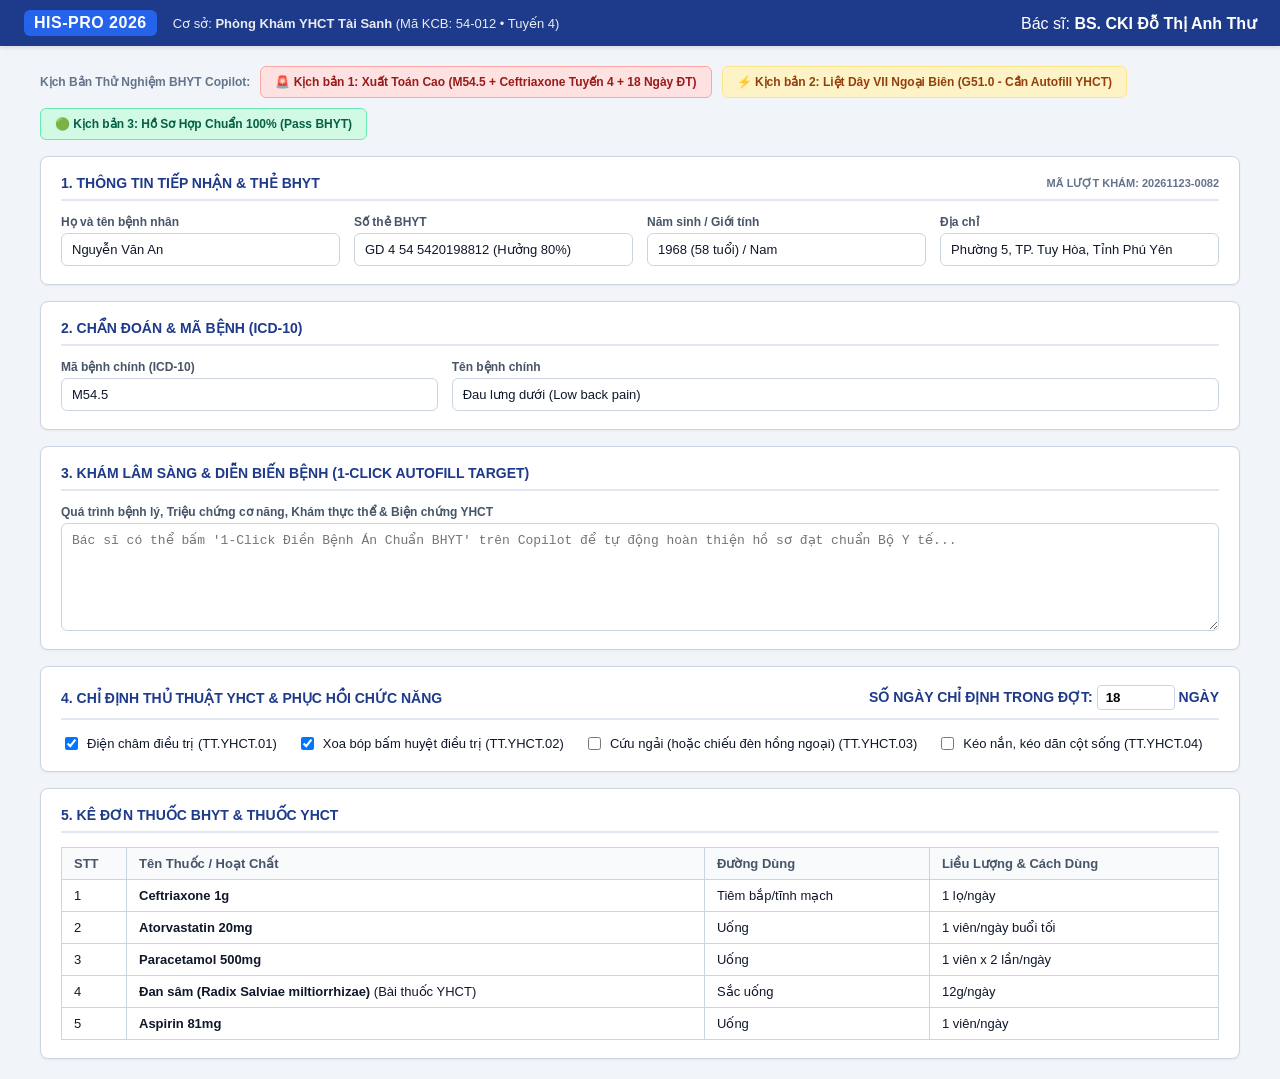
==== extension/test_bed.html @ 69c534e2 "feat(data-engine): establish full BHYT SQLite catalog, FTS5 search & auto-update pipeline - Ingest f" ====
<!DOCTYPE html>
<html lang="vi">
<head>
  <meta charset="UTF-8">
  <meta name="viewport" content="width=device-width, initial-scale=1.0">
  <title>HIS-PRO 2026 • Phần Mềm Quản Lý Khám Chữa Bệnh BHYT</title>
  <style>
    :root {
      --primary: #1e40af;
      --primary-light: #eff6ff;
      --border: #cbd5e1;
      --text: #0f172a;
      --bg: #f1f5f9;
    }
    body {
      margin: 0;
      font-family: -apple-system, BlinkMacSystemFont, "Segoe UI", Roboto, Arial, sans-serif;
      background: var(--bg);
      color: var(--text);
    }
    .his-navbar {
      background: #1e3a8a;
      color: white;
      padding: 10px 24px;
      display: flex;
      align-items: center;
      justify-content: space-between;
      box-shadow: 0 2px 4px rgba(0,0,0,0.1);
    }
    .his-nav-left {
      display: flex;
      align-items: center;
      gap: 16px;
    }
    .his-logo {
      font-size: 16px;
      font-weight: 800;
      letter-spacing: 0.5px;
      background: #2563eb;
      padding: 4px 10px;
      border-radius: 6px;
    }
    .his-facility {
      font-size: 13px;
      opacity: 0.9;
    }
    .his-container {
      max-width: 1200px;
      margin: 20px auto;
      padding: 0 16px;
    }
    .his-card {
      background: white;
      border-radius: 8px;
      border: 1px solid var(--border);
      padding: 18px 20px;
      margin-bottom: 16px;
      box-shadow: 0 1px 3px rgba(0,0,0,0.05);
    }
    .his-card-title {
      font-size: 14px;
      font-weight: 700;
      color: #1e3a8a;
      text-transform: uppercase;
      border-bottom: 2px solid #e2e8f0;
      padding-bottom: 8px;
      margin-bottom: 14px;
      display: flex;
      justify-content: space-between;
      align-items: center;
    }
    .his-grid-3 {
      display: grid;
      grid-template-columns: repeat(3, 1fr);
      gap: 14px;
    }
    .his-grid-4 {
      display: grid;
      grid-template-columns: repeat(4, 1fr);
      gap: 14px;
    }
    .his-form-group {
      display: flex;
      flex-direction: column;
      gap: 4px;
    }
    .his-label {
      font-size: 12px;
      font-weight: 600;
      color: #475569;
    }
    .his-input, .his-select, .his-textarea {
      border: 1px solid var(--border);
      border-radius: 6px;
      padding: 8px 10px;
      font-size: 13px;
      color: var(--text);
      outline: none;
      transition: border-color 0.15s;
    }
    .his-input:focus, .his-textarea:focus {
      border-color: #2563eb;
    }
    .his-table {
      width: 100%;
      border-collapse: collapse;
      font-size: 13px;
      margin-top: 8px;
    }
    .his-table th, .his-table td {
      border: 1px solid var(--border);
      padding: 8px 12px;
      text-align: left;
    }
    .his-table th {
      background: #f8fafc;
      font-weight: 600;
      color: #475569;
    }
    .preset-bar {
      display: flex;
      gap: 10px;
      margin-bottom: 16px;
      flex-wrap: wrap;
    }
    .btn-preset {
      padding: 8px 14px;
      border-radius: 6px;
      font-size: 12px;
      font-weight: 600;
      cursor: pointer;
      border: 1px solid transparent;
      transition: all 0.15s;
    }
    .btn-preset-danger {
      background: #fee2e2;
      color: #991b1b;
      border-color: #fca5a5;
    }
    .btn-preset-danger:hover { background: #fecaca; }
    .btn-preset-warning {
      background: #fef3c7;
      color: #92400e;
      border-color: #fde68a;
    }
    .btn-preset-warning:hover { background: #fde68a; }
    .btn-preset-success {
      background: #d1fae5;
      color: #065f46;
      border-color: #6ee7b7;
    }
    .btn-preset-success:hover { background: #a7f3d0; }
  </style>
</head>
<body>
  <nav class="his-navbar">
    <div class="his-nav-left">
      <div class="his-logo">HIS-PRO 2026</div>
      <div class="his-facility">Cơ sở: <strong>Phòng Khám YHCT Tài Sanh</strong> (Mã KCB: 54-012 • Tuyến 4)</div>
    </div>
    <div>
      <span>Bác sĩ: <strong>BS. CKI Đỗ Thị Anh Thư</strong></span>
    </div>
  </nav>

  <div class="his-container">
    <!-- Presets bar for quick testing -->
    <div class="preset-bar">
      <span style="font-size:12px; font-weight:700; align-self:center; color:#64748b;">Kịch Bản Thử Nghiệm BHYT Copilot:</span>
      <button class="btn-preset btn-preset-danger" id="btnPresetHighRisk">
        🚨 Kịch bản 1: Xuất Toán Cao (M54.5 + Ceftriaxone Tuyến 4 + 18 Ngày ĐT)
      </button>
      <button class="btn-preset btn-preset-warning" id="btnPresetBellPalsy">
        ⚡ Kịch bản 2: Liệt Dây VII Ngoại Biên (G51.0 - Cần Autofill YHCT)
      </button>
      <button class="btn-preset btn-preset-success" id="btnPresetClean">
        🟢 Kịch bản 3: Hồ Sơ Hợp Chuẩn 100% (Pass BHYT)
      </button>
    </div>

    <!-- Patient Info -->
    <div class="his-card">
      <div class="his-card-title">
        <span>1. Thông Tin Tiếp Nhận & Thẻ BHYT</span>
        <span style="font-size:11px; color:#64748b;">Mã lượt khám: 20261123-0082</span>
      </div>
      <div class="his-grid-4">
        <div class="his-form-group">
          <label class="his-label">Họ và tên bệnh nhân</label>
          <input class="his-input" id="patient-name" value="Nguyễn Văn An" readonly>
        </div>
        <div class="his-form-group">
          <label class="his-label">Số thẻ BHYT</label>
          <input class="his-input" id="bhyt-card" value="GD 4 54 5420198812 (Hưởng 80%)" readonly>
        </div>
        <div class="his-form-group">
          <label class="his-label">Năm sinh / Giới tính</label>
          <input class="his-input" value="1968 (58 tuổi) / Nam" readonly>
        </div>
        <div class="his-form-group">
          <label class="his-label">Địa chỉ</label>
          <input class="his-input" value="Phường 5, TP. Tuy Hòa, Tỉnh Phú Yên" readonly>
        </div>
      </div>
    </div>

    <!-- Diagnosis & ICD-10 -->
    <div class="his-card">
      <div class="his-card-title">
        <span>2. Chẩn Đoán & Mã Bệnh (ICD-10)</span>
      </div>
      <div class="his-grid-3">
        <div class="his-form-group">
          <label class="his-label">Mã bệnh chính (ICD-10)</label>
          <input class="his-input icd-input" id="icd10-code" name="ma_icd" value="M54.5" placeholder="VD: M54.5">
        </div>
        <div class="his-form-group" style="grid-column: span 2;">
          <label class="his-label">Tên bệnh chính</label>
          <input class="his-input" id="ten-benh" name="ten_benh" value="Đau lưng dưới (Low back pain)">
        </div>
      </div>
    </div>

    <!-- Clinical Examination Notes -->
    <div class="his-card">
      <div class="his-card-title">
        <span>3. Khám Lâm Sàng & Diễn Biến Bệnh (1-Click Autofill Target)</span>
      </div>
      <div class="his-form-group">
        <label class="his-label">Quá trình bệnh lý, Triệu chứng cơ năng, Khám thực thể & Biện chứng YHCT</label>
        <textarea class="his-textarea clinical-note" id="clinical-notes" name="dien_bien_benh" rows="6" placeholder="Bác sĩ có thể bấm '1-Click Điền Bệnh Án Chuẩn BHYT' trên Copilot để tự động hoàn thiện hồ sơ đạt chuẩn Bộ Y tế..."></textarea>
      </div>
    </div>

    <!-- Procedures & Techniques -->
    <div class="his-card">
      <div class="his-card-title">
        <span>4. Chỉ Định Thủ Thuật YHCT & Phục Hồi Chức Năng</span>
        <span>
          Số ngày chỉ định trong đợt: 
          <input type="number" id="so-ngay-dieu-tri" name="so_ngay_dieu_tri" value="18" style="width:60px; padding:4px 8px; border:1px solid #cbd5e1; border-radius:4px; font-weight:700;"> ngày
        </span>
      </div>
      <div style="display:flex; gap:20px; flex-wrap:wrap; margin-top:8px;">
        <label style="display:flex; align-items:center; gap:6px; font-size:13px; cursor:pointer;">
          <input type="checkbox" id="proc-dien-cham" checked> Điện châm điều trị (TT.YHCT.01)
        </label>
        <label style="display:flex; align-items:center; gap:6px; font-size:13px; cursor:pointer;">
          <input type="checkbox" id="proc-xoa-bop" checked> Xoa bóp bấm huyệt điều trị (TT.YHCT.02)
        </label>
        <label style="display:flex; align-items:center; gap:6px; font-size:13px; cursor:pointer;">
          <input type="checkbox" id="proc-cuu-ngai"> Cứu ngải (hoặc chiếu đèn hồng ngoại) (TT.YHCT.03)
        </label>
        <label style="display:flex; align-items:center; gap:6px; font-size:13px; cursor:pointer;">
          <input type="checkbox" id="proc-keo-nan"> Kéo nắn, kéo dãn cột sống (TT.YHCT.04)
        </label>
      </div>
    </div>

    <!-- Prescription Table -->
    <div class="his-card">
      <div class="his-card-title">
        <span>5. Kê Đơn Thuốc BHYT & Thuốc YHCT</span>
      </div>
      <table class="his-table don-thuoc" id="prescriptionTable">
        <thead>
          <tr>
            <th style="width:40px;">STT</th>
            <th>Tên Thuốc / Hoạt Chất</th>
            <th>Đường Dùng</th>
            <th>Liều Lượng & Cách Dùng</th>
          </tr>
        </thead>
        <tbody id="prescriptionTbody">
          <tr class="drug-row">
            <td>1</td>
            <td><strong>Ceftriaxone 1g</strong></td>
            <td>Tiêm bắp/tĩnh mạch</td>
            <td>1 lọ/ngày</td>
          </tr>
          <tr class="drug-row">
            <td>2</td>
            <td><strong>Atorvastatin 20mg</strong></td>
            <td>Uống</td>
            <td>1 viên/ngày buổi tối</td>
          </tr>
          <tr class="drug-row">
            <td>3</td>
            <td><strong>Paracetamol 500mg</strong></td>
            <td>Uống</td>
            <td>1 viên x 2 lần/ngày</td>
          </tr>
          <tr class="drug-row">
            <td>4</td>
            <td><strong>Đan sâm (Radix Salviae miltiorrhizae)</strong> (Bài thuốc YHCT)</td>
            <td>Sắc uống</td>
            <td>12g/ngày</td>
          </tr>
          <tr class="drug-row">
            <td>5</td>
            <td><strong>Aspirin 81mg</strong></td>
            <td>Uống</td>
            <td>1 viên/ngày</td>
          </tr>
        </tbody>
      </table>
    </div>
  </div>

  <script>
    // Presets handler for testing
    document.getElementById('btnPresetHighRisk').onclick = () => {
      document.getElementById('icd10-code').value = 'M54.5';
      document.getElementById('ten-benh').value = 'Đau lưng dưới';
      document.getElementById('so-ngay-dieu-tri').value = 18;
      document.getElementById('proc-dien-cham').checked = true;
      document.getElementById('proc-xoa-bop').checked = true;
      document.getElementById('proc-cuu-ngai').checked = false;
      document.getElementById('clinical-notes').value = '';

      document.getElementById('prescriptionTbody').innerHTML = `
        <tr class="drug-row"><td>1</td><td><strong>Ceftriaxone 1g</strong></td><td>Tiêm</td><td>1 lọ/ngày</td></tr>
        <tr class="drug-row"><td>2</td><td><strong>Atorvastatin 20mg</strong></td><td>Uống</td><td>1 viên/ngày</td></tr>
        <tr class="drug-row"><td>3</td><td><strong>Đan sâm</strong></td><td>Sắc uống</td><td>12g/ngày</td></tr>
        <tr class="drug-row"><td>4</td><td><strong>Aspirin 81mg</strong></td><td>Uống</td><td>1 viên/ngày</td></tr>
      `;
      dispatchChanges();
    };

    document.getElementById('btnPresetBellPalsy').onclick = () => {
      document.getElementById('icd10-code').value = 'G51.0';
      document.getElementById('ten-benh').value = 'Liệt Bell / Liệt dây thần kinh số VII ngoại biên';
      document.getElementById('so-ngay-dieu-tri').value = 10;
      document.getElementById('proc-dien-cham').checked = true;
      document.getElementById('proc-xoa-bop').checked = true;
      document.getElementById('proc-cuu-ngai').checked = true;
      document.getElementById('clinical-notes').value = '';

      document.getElementById('prescriptionTbody').innerHTML = `
        <tr class="drug-row"><td>1</td><td><strong>Paracetamol 500mg</strong></td><td>Uống</td><td>1 viên x 2 lần/ngày</td></tr>
        <tr class="drug-row"><td>2</td><td><strong>Cam thảo</strong></td><td>Sắc uống</td><td>6g/ngày</td></tr>
      `;
      dispatchChanges();
    };

    document.getElementById('btnPresetClean').onclick = () => {
      document.getElementById('icd10-code').value = 'M54.5';
      document.getElementById('ten-benh').value = 'Đau lưng dưới';
      document.getElementById('so-ngay-dieu-tri').value = 10; // Within 15-day quota
      document.getElementById('proc-dien-cham').checked = true;
      document.getElementById('proc-xoa-bop').checked = true;
      document.getElementById('proc-cuu-ngai').checked = false;

      document.getElementById('prescriptionTbody').innerHTML = `
        <tr class="drug-row"><td>1</td><td><strong>Meloxicam 7.5mg</strong></td><td>Uống</td><td>1 viên/ngày sau ăn</td></tr>
        <tr class="drug-row"><td>2</td><td><strong>Esomeprazole 20mg</strong></td><td>Uống</td><td>1 viên/ngày trước ăn sáng</td></tr>
      `;
      dispatchChanges();
    };

    function dispatchChanges() {
      document.getElementById('icd10-code').dispatchEvent(new Event('input', { bubbles: true }));
      document.getElementById('icd10-code').dispatchEvent(new Event('change', { bubbles: true }));
    }
  </script>
</body>
</html>
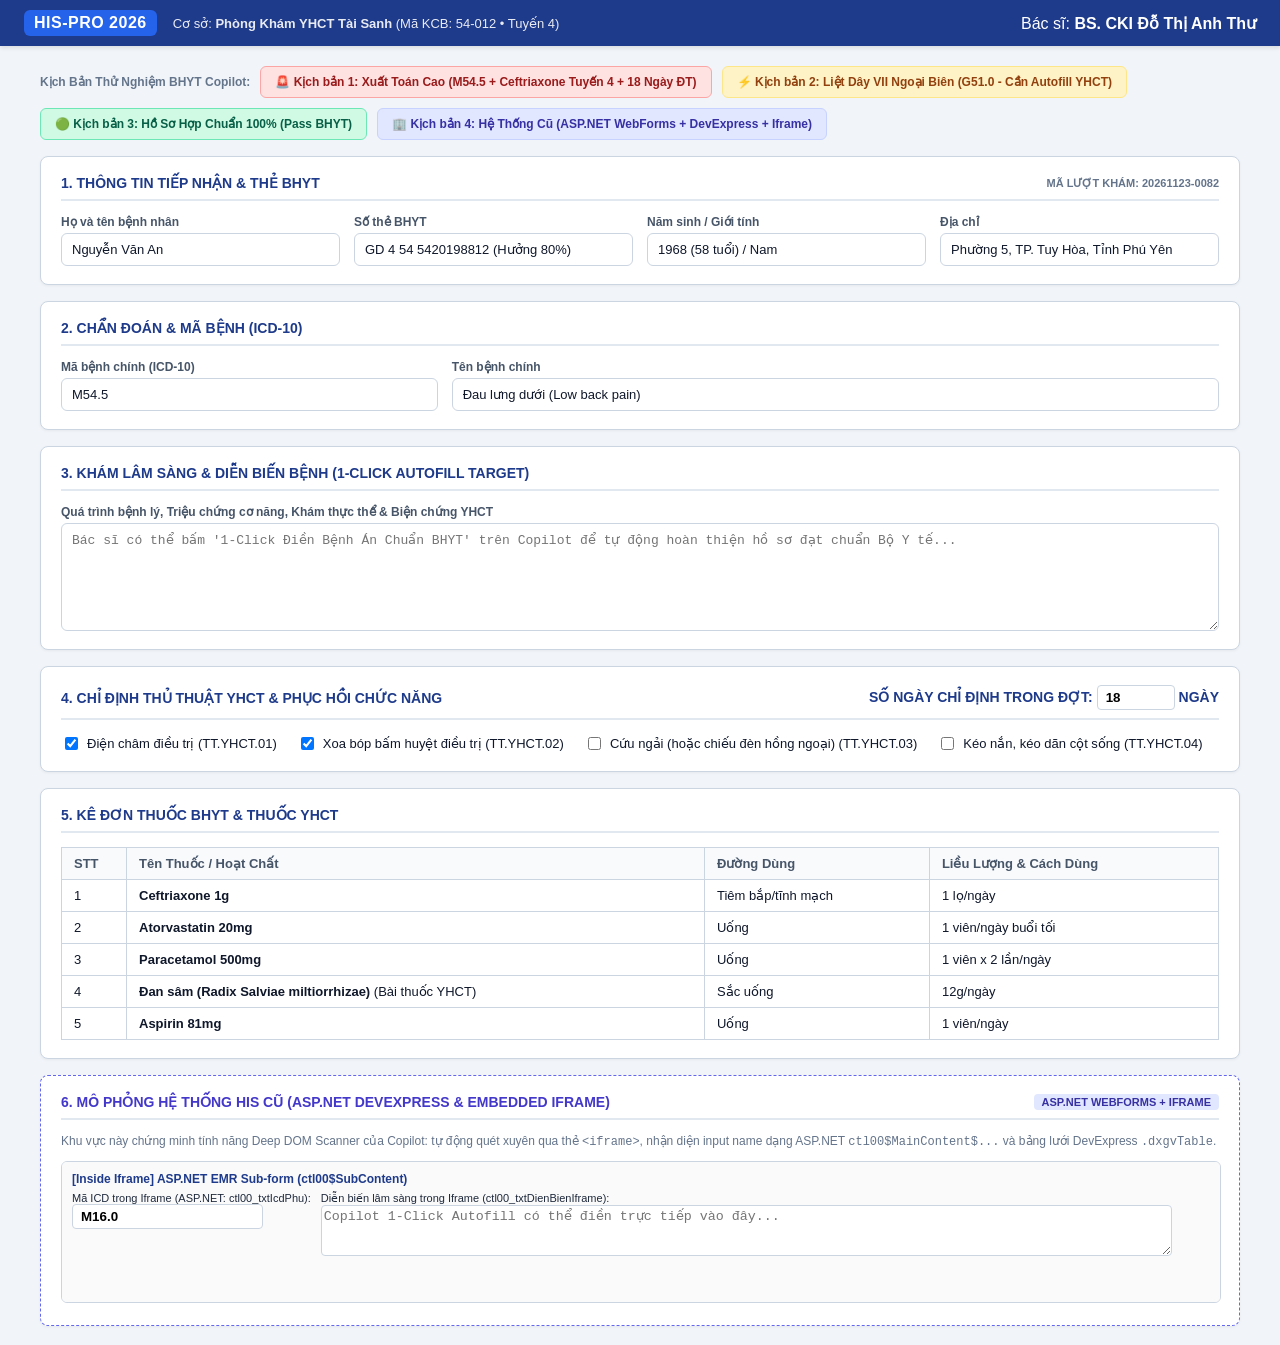
==== commit 6a5e6768: "feat(v2.0): comprehensive release - Chrome Side Panel, auto-tier 1-4 with manual override, BYOK univ" ====
--- a/extension/test_bed.html
+++ b/extension/test_bed.html
@@ -176,6 +176,9 @@
       <button class="btn-preset btn-preset-success" id="btnPresetClean">
         🟢 Kịch bản 3: Hồ Sơ Hợp Chuẩn 100% (Pass BHYT)
       </button>
+      <button class="btn-preset" id="btnPresetAspNetLegacy" style="background:#e0e7ff; color:#3730a3; border-color:#c7d2fe;">
+        🏢 Kịch bản 4: Hệ Thống Cũ (ASP.NET WebForms + DevExpress + Iframe)
+      </button>
     </div>
 
     <!-- Patient Info -->
@@ -305,63 +308,42 @@
         </tbody>
       </table>
     </div>
+
+    <!-- 6. Legacy HIS Iframe & DevExpress Simulation Container -->
+    <div class="his-card" id="legacyContainer" style="border: 1px dashed #6366f1;">
+      <div class="his-card-title" style="color: #4338ca;">
+        <span>6. Mô Phỏng Hệ Thống HIS Cũ (ASP.NET DevExpress & Embedded Iframe)</span>
+        <span style="font-size:11px; background:#e0e7ff; color:#3730a3; padding:2px 8px; border-radius:4px; font-weight:700;">ASP.NET WebForms + Iframe</span>
+      </div>
+      <p style="font-size:12px; color:#64748b; margin-top:0;">
+        Khu vực này chứng minh tính năng Deep DOM Scanner của Copilot: tự động quét xuyên qua thẻ <code>&lt;iframe&gt;</code>, nhận diện input name dạng ASP.NET <code>ctl00$MainContent$...</code> và bảng lưới DevExpress <code>.dxgvTable</code>.
+      </p>
+      <iframe id="legacyHisIframe" style="width: 100%; height: 140px; border: 1px solid #cbd5e1; border-radius: 6px; background: #fff;" srcdoc="
+        <!DOCTYPE html>
+        <html>
+        <head>
+          <style>body { font-family: sans-serif; font-size: 12px; margin: 10px; background: #fafafa; color: #1e293b; }</style>
+        </head>
+        <body>
+          <div style='font-weight: bold; color: #1e3a8a; margin-bottom: 6px;'>[Inside Iframe] ASP.NET EMR Sub-form (ctl00$SubContent)</div>
+          <div style='display: flex; gap: 10px; margin-bottom: 8px;'>
+            <div>
+              <label style='font-size: 11px; display: block;'>Mã ICD trong Iframe (ASP.NET: ctl00_txtIcdPhu):</label>
+              <input type='text' id='ctl00_txtIcdPhu' name='ctl00$txtIcdPhu' value='M16.0' style='padding: 4px 8px; border: 1px solid #cbd5e1; border-radius: 4px; font-weight: bold;'>
+            </div>
+            <div style='flex: 1;'>
+              <label style='font-size: 11px; display: block;'>Diễn biến lâm sàng trong Iframe (ctl00_txtDienBienIframe):</label>
+              <textarea id='ctl00_txtDienBienIframe' name='ctl00$txtDienBienIframe' style='width: 95%; height: 45px; border: 1px solid #cbd5e1; border-radius: 4px;' placeholder='Copilot 1-Click Autofill có thể điền trực tiếp vào đây...'></textarea>
+            </div>
+          </div>
+        </body>
+        </html>
+      "></iframe>
+    </div>
   </div>
 
-  <script>
-    // Presets handler for testing
-    document.getElementById('btnPresetHighRisk').onclick = () => {
-      document.getElementById('icd10-code').value = 'M54.5';
-      document.getElementById('ten-benh').value = 'Đau lưng dưới';
-      document.getElementById('so-ngay-dieu-tri').value = 18;
-      document.getElementById('proc-dien-cham').checked = true;
-      document.getElementById('proc-xoa-bop').checked = true;
-      document.getElementById('proc-cuu-ngai').checked = false;
-      document.getElementById('clinical-notes').value = '';
-
-      document.getElementById('prescriptionTbody').innerHTML = `
-        <tr class="drug-row"><td>1</td><td><strong>Ceftriaxone 1g</strong></td><td>Tiêm</td><td>1 lọ/ngày</td></tr>
-        <tr class="drug-row"><td>2</td><td><strong>Atorvastatin 20mg</strong></td><td>Uống</td><td>1 viên/ngày</td></tr>
-        <tr class="drug-row"><td>3</td><td><strong>Đan sâm</strong></td><td>Sắc uống</td><td>12g/ngày</td></tr>
-        <tr class="drug-row"><td>4</td><td><strong>Aspirin 81mg</strong></td><td>Uống</td><td>1 viên/ngày</td></tr>
-      `;
-      dispatchChanges();
-    };
-
-    document.getElementById('btnPresetBellPalsy').onclick = () => {
-      document.getElementById('icd10-code').value = 'G51.0';
-      document.getElementById('ten-benh').value = 'Liệt Bell / Liệt dây thần kinh số VII ngoại biên';
-      document.getElementById('so-ngay-dieu-tri').value = 10;
-      document.getElementById('proc-dien-cham').checked = true;
-      document.getElementById('proc-xoa-bop').checked = true;
-      document.getElementById('proc-cuu-ngai').checked = true;
-      document.getElementById('clinical-notes').value = '';
-
-      document.getElementById('prescriptionTbody').innerHTML = `
-        <tr class="drug-row"><td>1</td><td><strong>Paracetamol 500mg</strong></td><td>Uống</td><td>1 viên x 2 lần/ngày</td></tr>
-        <tr class="drug-row"><td>2</td><td><strong>Cam thảo</strong></td><td>Sắc uống</td><td>6g/ngày</td></tr>
-      `;
-      dispatchChanges();
-    };
-
-    document.getElementById('btnPresetClean').onclick = () => {
-      document.getElementById('icd10-code').value = 'M54.5';
-      document.getElementById('ten-benh').value = 'Đau lưng dưới';
-      document.getElementById('so-ngay-dieu-tri').value = 10; // Within 15-day quota
-      document.getElementById('proc-dien-cham').checked = true;
-      document.getElementById('proc-xoa-bop').checked = true;
-      document.getElementById('proc-cuu-ngai').checked = false;
-
-      document.getElementById('prescriptionTbody').innerHTML = `
-        <tr class="drug-row"><td>1</td><td><strong>Meloxicam 7.5mg</strong></td><td>Uống</td><td>1 viên/ngày sau ăn</td></tr>
-        <tr class="drug-row"><td>2</td><td><strong>Esomeprazole 20mg</strong></td><td>Uống</td><td>1 viên/ngày trước ăn sáng</td></tr>
-      `;
-      dispatchChanges();
-    };
-
-    function dispatchChanges() {
-      document.getElementById('icd10-code').dispatchEvent(new Event('input', { bubbles: true }));
-      document.getElementById('icd10-code').dispatchEvent(new Event('change', { bubbles: true }));
-    }
-  </script>
+  <link rel="stylesheet" href="content/content.css">
+  <script src="test_bed.js"></script>
+  <script src="content/content.js"></script>
 </body>
 </html>
--- a/extension/content/content.css
+++ b/extension/content/content.css
@@ -0,0 +1,485 @@
+/* BHYT Clinical Copilot - Content Script Styles */
+/* Non-intrusive, isolated namespace */
+
+#bhyt-copilot-dock {
+  position: fixed;
+  bottom: 24px;
+  right: 24px;
+  z-index: 999999;
+  font-family: -apple-system, BlinkMacSystemFont, "Segoe UI", Roboto, Helvetica, Arial, sans-serif;
+  color: #1e293b;
+  box-sizing: border-box;
+}
+
+#bhyt-copilot-dock * {
+  box-sizing: border-box;
+}
+
+/* Floating Trigger Pill */
+.bhyt-copilot-pill {
+  display: flex;
+  align-items: center;
+  gap: 10px;
+  background: #ffffff;
+  border: 1px solid #e2e8f0;
+  border-radius: 9999px;
+  padding: 8px 16px;
+  box-shadow: 0 10px 25px -5px rgba(0, 0, 0, 0.1), 0 8px 10px -6px rgba(0, 0, 0, 0.1);
+  cursor: pointer;
+  transition: all 0.2s cubic-bezier(0.16, 1, 0.3, 1);
+  user-select: none;
+}
+
+.bhyt-copilot-pill:hover {
+  transform: translateY(-2px);
+  box-shadow: 0 14px 28px -5px rgba(0, 0, 0, 0.15), 0 10px 10px -5px rgba(0, 0, 0, 0.08);
+}
+
+.bhyt-copilot-indicator {
+  width: 12px;
+  height: 12px;
+  border-radius: 50%;
+  background: #94a3b8;
+  position: relative;
+}
+
+.bhyt-copilot-indicator.status-danger {
+  background: #dc2626;
+  box-shadow: 0 0 0 3px rgba(220, 38, 38, 0.2);
+  animation: bhyt-pulse-danger 2s infinite;
+}
+
+.bhyt-copilot-indicator.status-warning {
+  background: #d97706;
+  box-shadow: 0 0 0 3px rgba(217, 119, 6, 0.2);
+}
+
+.bhyt-copilot-indicator.status-pass {
+  background: #059669;
+  box-shadow: 0 0 0 3px rgba(5, 150, 105, 0.2);
+}
+
+@keyframes bhyt-pulse-danger {
+  0% { transform: scale(0.95); box-shadow: 0 0 0 0 rgba(220, 38, 38, 0.7); }
+  70% { transform: scale(1.05); box-shadow: 0 0 0 8px rgba(220, 38, 38, 0); }
+  100% { transform: scale(0.95); box-shadow: 0 0 0 0 rgba(220, 38, 38, 0); }
+}
+
+.bhyt-copilot-title {
+  font-size: 13px;
+  font-weight: 600;
+  color: #0f172a;
+}
+
+.bhyt-copilot-pill-badge {
+  font-size: 11px;
+  font-weight: 700;
+  padding: 2px 7px;
+  border-radius: 12px;
+  background: #f1f5f9;
+  color: #475569;
+}
+
+.bhyt-copilot-pill-badge.badge-danger {
+  background: #fee2e2;
+  color: #b91c1c;
+}
+
+.bhyt-copilot-pill-badge.badge-pass {
+  background: #d1fae5;
+  color: #047857;
+}
+
+/* Expanded Card Panel */
+.bhyt-copilot-card {
+  position: absolute;
+  bottom: 54px;
+  right: 0;
+  width: 420px;
+  max-height: 580px;
+  background: #ffffff;
+  border: 1px solid #cbd5e1;
+  border-radius: 16px;
+  box-shadow: 0 20px 30px -10px rgba(0, 0, 0, 0.18), 0 12px 14px -6px rgba(0, 0, 0, 0.1);
+  overflow: hidden;
+  display: flex;
+  flex-direction: column;
+  animation: bhyt-slide-up 0.25s cubic-bezier(0.16, 1, 0.3, 1);
+}
+
+@keyframes bhyt-slide-up {
+  from { opacity: 0; transform: translateY(12px) scale(0.98); }
+  to { opacity: 1; transform: translateY(0) scale(1); }
+}
+
+.bhyt-card-header {
+  background: #f8fafc;
+  padding: 12px 16px;
+  border-bottom: 1px solid #e2e8f0;
+  display: flex;
+  align-items: center;
+  justify-content: space-between;
+}
+
+.bhyt-card-header-title {
+  display: flex;
+  align-items: center;
+  gap: 8px;
+}
+
+.bhyt-card-header-title h4 {
+  margin: 0;
+  font-size: 13px;
+  font-weight: 700;
+  color: #0f172a;
+}
+
+.bhyt-card-header-title span {
+  font-size: 11px;
+  color: #64748b;
+  font-weight: 500;
+}
+
+.bhyt-card-nav-tabs {
+  display: flex;
+  gap: 4px;
+  background: #f1f5f9;
+  padding: 3px;
+  border-radius: 8px;
+  margin: 8px 16px 0;
+}
+
+.bhyt-card-tab {
+  flex: 1;
+  border: none;
+  background: transparent;
+  padding: 6px 0;
+  font-size: 12px;
+  font-weight: 600;
+  color: #64748b;
+  border-radius: 6px;
+  cursor: pointer;
+  transition: all 0.15s;
+}
+
+.bhyt-card-tab.active {
+  background: #ffffff;
+  color: #0f172a;
+  box-shadow: 0 1px 3px rgba(0,0,0,0.08);
+}
+
+.bhyt-close-btn {
+  background: transparent;
+  border: none;
+  font-size: 18px;
+  cursor: pointer;
+  color: #94a3b8;
+  padding: 4px;
+  line-height: 1;
+}
+
+.bhyt-close-btn:hover {
+  color: #0f172a;
+}
+
+/* Card Body */
+.bhyt-card-body {
+  padding: 14px 16px;
+  overflow-y: auto;
+  max-height: 420px;
+}
+
+.bhyt-context-summary {
+  background: #f1f5f9;
+  border-radius: 8px;
+  padding: 10px 12px;
+  margin-bottom: 12px;
+  font-size: 12px;
+}
+
+.bhyt-context-row {
+  display: flex;
+  justify-content: space-between;
+  margin-bottom: 4px;
+}
+
+.bhyt-context-row:last-child {
+  margin-bottom: 0;
+}
+
+.bhyt-context-label {
+  color: #64748b;
+}
+
+.bhyt-context-value {
+  font-weight: 600;
+  color: #0f172a;
+}
+
+/* Alerts Container */
+.bhyt-alerts-container {
+  display: flex;
+  flex-direction: column;
+  gap: 8px;
+}
+
+.bhyt-alert-item {
+  border-radius: 8px;
+  padding: 10px 12px;
+  font-size: 12px;
+  border-left: 4px solid #94a3b8;
+}
+
+.bhyt-alert-item.severity-HIGH {
+  background: #fee2e2;
+  border-left-color: #dc2626;
+  color: #7f1d1d;
+}
+
+.bhyt-alert-item.severity-MEDIUM {
+  background: #fef3c7;
+  border-left-color: #d97706;
+  color: #78350f;
+}
+
+.bhyt-alert-item.severity-PASS {
+  background: #ecfdf5;
+  border-left-color: #059669;
+  color: #064e3b;
+}
+
+.bhyt-alert-title {
+  font-weight: 700;
+  margin-bottom: 4px;
+  display: flex;
+  align-items: center;
+  gap: 6px;
+}
+
+.bhyt-alert-detail {
+  line-height: 1.4;
+  color: #334155;
+  margin-bottom: 4px;
+}
+
+.bhyt-alert-remedy {
+  font-size: 11px;
+  background: rgba(255, 255, 255, 0.6);
+  padding: 4px 8px;
+  border-radius: 4px;
+  margin-top: 4px;
+  color: #0f172a;
+  border: 1px dashed rgba(0, 0, 0, 0.1);
+}
+
+/* Autofill Section */
+.bhyt-autofill-section {
+  padding: 12px 16px;
+  background: #f8fafc;
+  border-top: 1px solid #e2e8f0;
+}
+
+.bhyt-autofill-btn {
+  width: 100%;
+  background: #0d9488;
+  color: #ffffff;
+  border: none;
+  border-radius: 8px;
+  padding: 10px 14px;
+  font-size: 13px;
+  font-weight: 600;
+  cursor: pointer;
+  display: flex;
+  align-items: center;
+  justify-content: center;
+  gap: 8px;
+  transition: all 0.15s ease;
+}
+
+.bhyt-autofill-btn:hover {
+  background: #0f766e;
+}
+
+.bhyt-autofill-btn:active {
+  transform: translateY(1px);
+}
+
+/* --- CHAT DRAWER & Q&A COMPONENTS --- */
+.bhyt-chat-container {
+  display: flex;
+  flex-direction: column;
+  height: 380px;
+}
+
+.bhyt-chat-context-bar {
+  background: #f1f5f9;
+  border-radius: 6px;
+  padding: 6px 10px;
+  font-size: 11px;
+  color: #475569;
+  margin-bottom: 8px;
+  display: flex;
+  align-items: center;
+  justify-content: space-between;
+}
+
+.bhyt-chat-quick-chips {
+  display: flex;
+  gap: 6px;
+  overflow-x: auto;
+  padding-bottom: 8px;
+  margin-bottom: 6px;
+  scrollbar-width: none;
+}
+.bhyt-chat-quick-chips::-webkit-scrollbar { display: none; }
+
+.bhyt-quick-chip {
+  flex-shrink: 0;
+  background: #e0f2fe;
+  color: #0369a1;
+  border: 1px solid #bae6fd;
+  border-radius: 9999px;
+  padding: 4px 10px;
+  font-size: 11px;
+  font-weight: 600;
+  cursor: pointer;
+  transition: all 0.15s;
+}
+.bhyt-quick-chip:hover {
+  background: #0284c7;
+  color: #ffffff;
+}
+
+.bhyt-chat-messages {
+  flex: 1;
+  overflow-y: auto;
+  display: flex;
+  flex-direction: column;
+  gap: 10px;
+  padding-right: 4px;
+}
+
+.bhyt-chat-msg {
+  max-width: 90%;
+  font-size: 12px;
+  line-height: 1.45;
+  border-radius: 10px;
+  padding: 8px 12px;
+  word-break: break-word;
+}
+
+.bhyt-chat-msg.user {
+  align-self: flex-end;
+  background: #0d9488;
+  color: #ffffff;
+  border-bottom-right-radius: 2px;
+}
+
+.bhyt-chat-msg.assistant {
+  align-self: flex-start;
+  background: #f8fafc;
+  border: 1px solid #e2e8f0;
+  color: #1e293b;
+  border-bottom-left-radius: 2px;
+}
+
+.bhyt-chat-msg h3 {
+  font-size: 13px;
+  font-weight: 700;
+  margin: 0 0 6px 0;
+  color: #0f172a;
+}
+
+.bhyt-chat-msg p {
+  margin: 0 0 6px 0;
+}
+
+.bhyt-snippet-box {
+  background: #f1f5f9;
+  border-left: 3px solid #0d9488;
+  padding: 8px;
+  border-radius: 4px;
+  font-size: 11px;
+  margin: 8px 0;
+  font-family: monospace;
+  color: #334155;
+}
+
+.bhyt-chat-action-btn {
+  background: #0d9488;
+  color: #fff;
+  border: none;
+  border-radius: 6px;
+  padding: 4px 8px;
+  font-size: 11px;
+  font-weight: 600;
+  cursor: pointer;
+  margin-top: 4px;
+  display: inline-flex;
+  align-items: center;
+  gap: 4px;
+}
+.bhyt-chat-action-btn:hover { background: #0f766e; }
+
+.bhyt-chat-input-bar {
+  display: flex;
+  gap: 6px;
+  padding-top: 8px;
+  border-top: 1px solid #e2e8f0;
+  margin-top: 6px;
+}
+
+.bhyt-chat-input {
+  flex: 1;
+  padding: 8px 10px;
+  font-size: 12px;
+  border: 1px solid #cbd5e1;
+  border-radius: 8px;
+  outline: none;
+}
+.bhyt-chat-input:focus {
+  border-color: #0d9488;
+}
+
+.bhyt-chat-send-btn {
+  background: #0d9488;
+  color: #fff;
+  border: none;
+  border-radius: 8px;
+  padding: 8px 12px;
+  font-size: 12px;
+  font-weight: 600;
+  cursor: pointer;
+}
+.bhyt-chat-send-btn:hover { background: #0f766e; }
+
+/* Toast Notifications */
+.bhyt-copilot-toast {
+  position: fixed;
+  top: 24px;
+  right: 24px;
+  z-index: 1000000;
+  background: #0f172a;
+  color: #ffffff;
+  padding: 12px 20px;
+  border-radius: 10px;
+  font-size: 13px;
+  font-weight: 500;
+  box-shadow: 0 12px 24px -4px rgba(0, 0, 0, 0.25);
+  display: flex;
+  align-items: center;
+  gap: 10px;
+  animation: bhyt-toast-in 0.25s ease-out;
+}
+
+@keyframes bhyt-toast-in {
+  from { opacity: 0; transform: translateY(-16px); }
+  to { opacity: 1; transform: translateY(0); }
+}
+
+/* Target field highlight */
+.bhyt-autofill-highlight {
+  outline: 2px solid #0d9488 !important;
+  box-shadow: 0 0 0 4px rgba(13, 148, 136, 0.2) !important;
+  transition: all 0.3s ease;
+}
